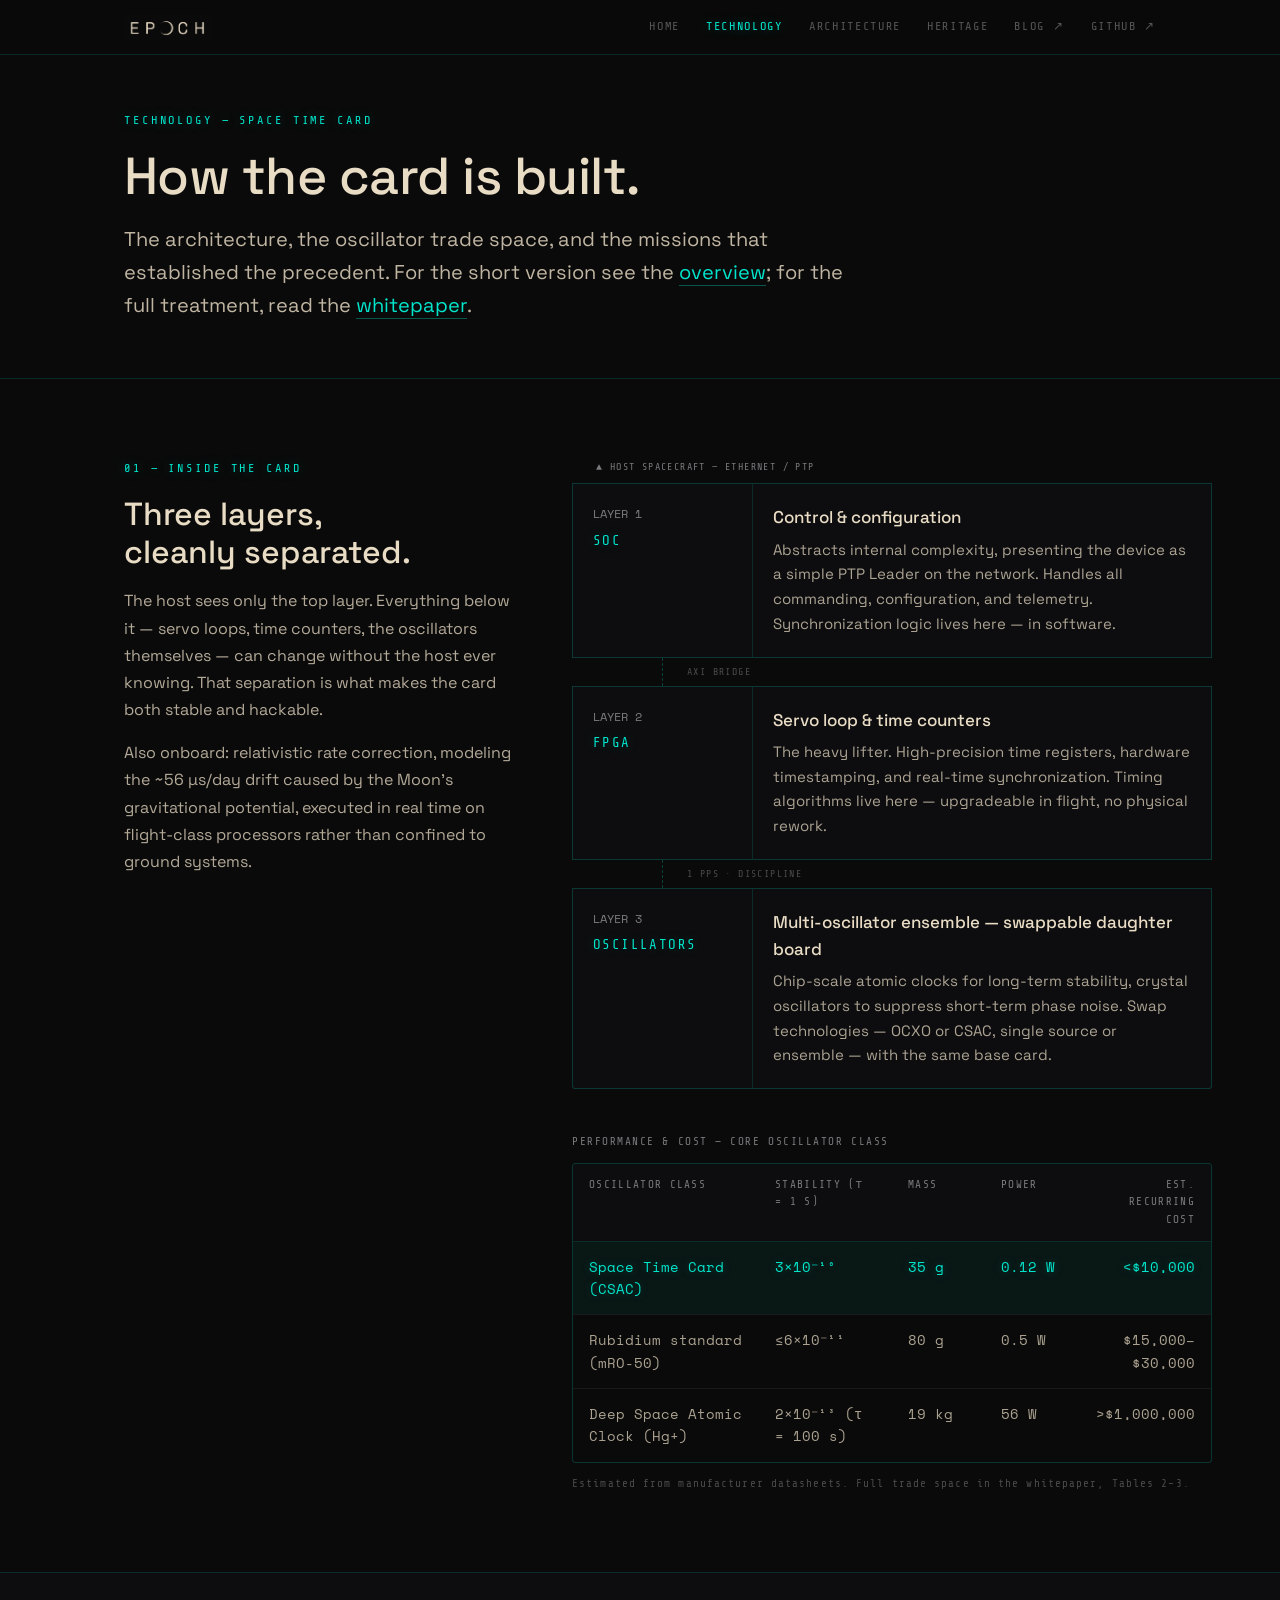
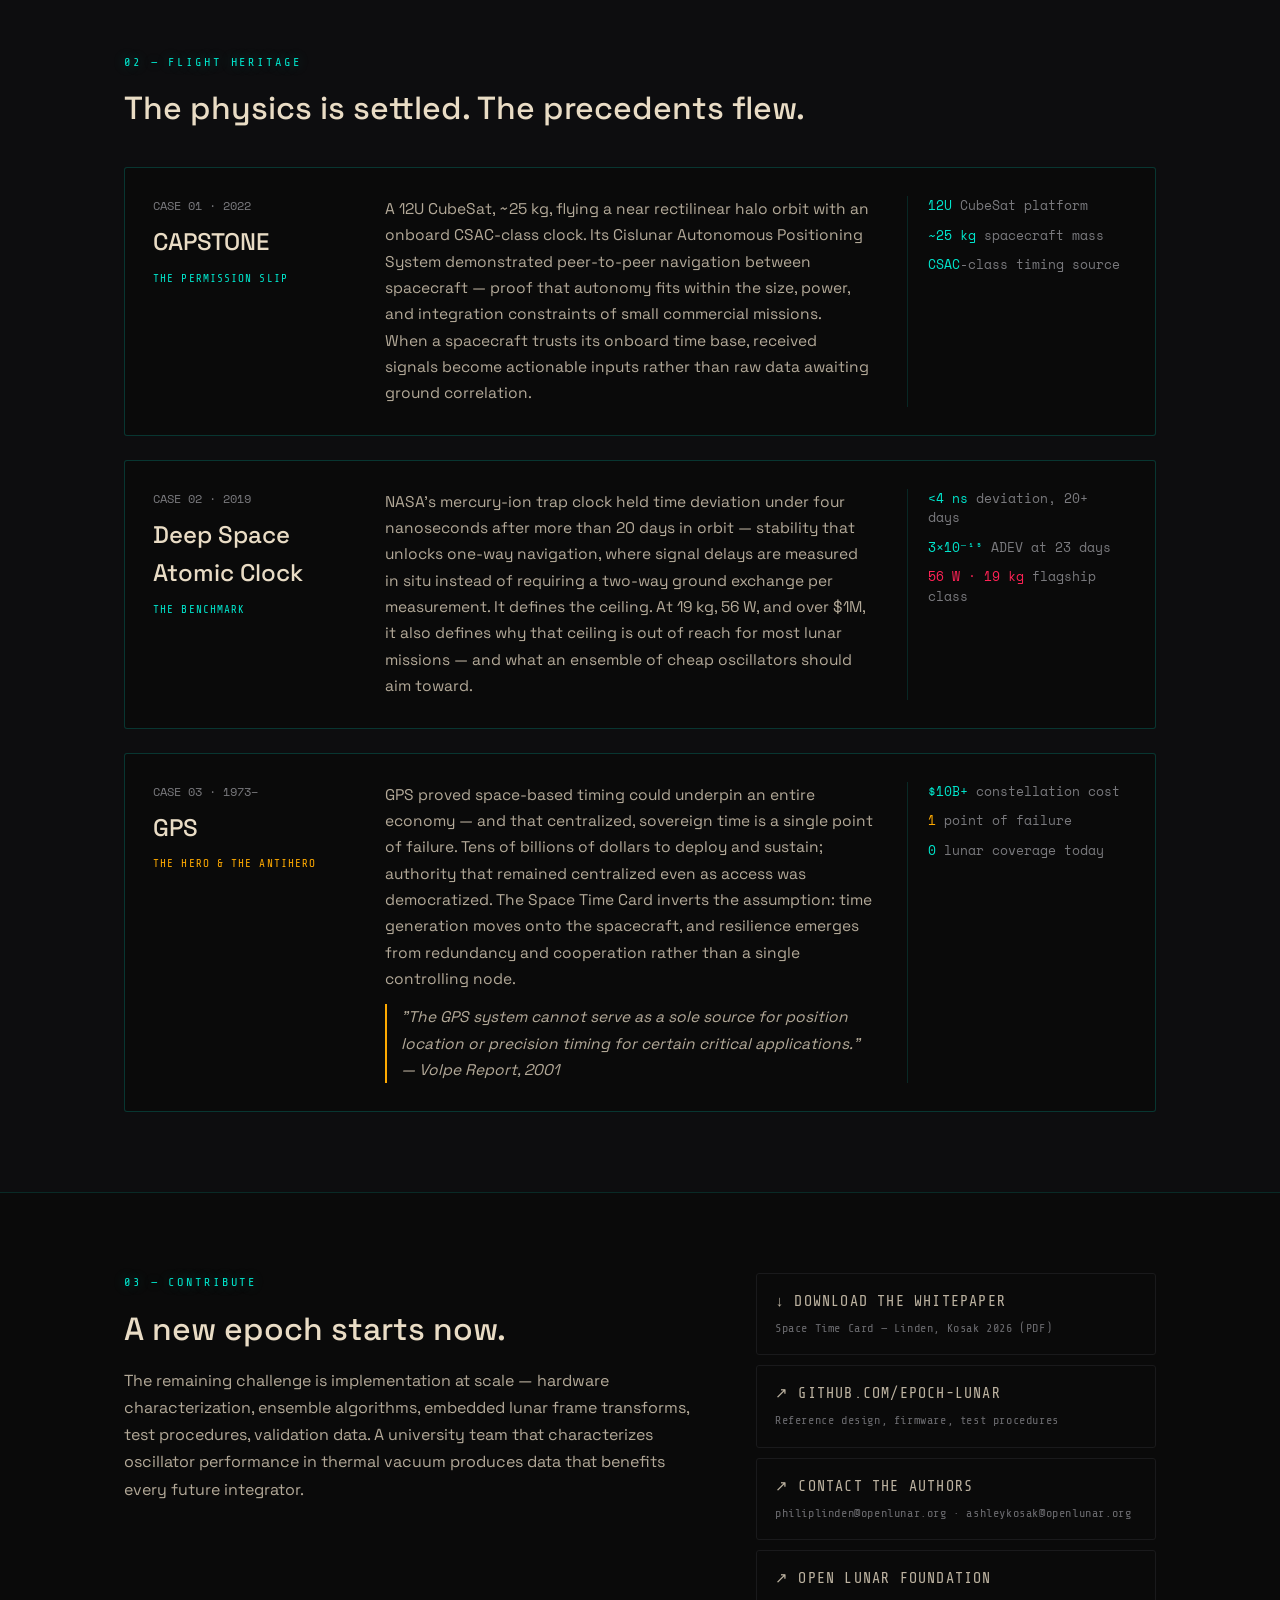
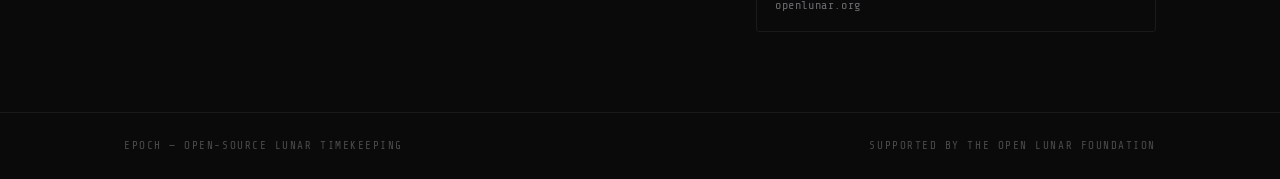
==== frontend/technology.html @ 33c8939a "BACKEND: remove backend for now" ====
<!doctype html>
<html lang="en">
    <head>
        <meta charset="UTF-8" />
        <meta name="viewport" content="width=device-width, initial-scale=1.0" />
        <title>Technology — EPOCH Space Time Card</title>
        <meta
            name="description"
            content="Space Time Card architecture, oscillator trade space, adoption modes, and flight heritage."
        />
        <meta property="og:title" content="Technology — EPOCH Space Time Card" />
        <meta
            property="og:description"
            content="Space Time Card architecture, oscillator trade space, and flight heritage."
        />
        <meta property="og:type" content="article" />
        <meta property="og:url" content="https://epochlunar.com/technology.html" />
        <meta property="og:image" content="https://epochlunar.com/social-card.png" />
        <meta name="twitter:card" content="summary_large_image" />
        <link rel="canonical" href="https://epochlunar.com/technology.html" />
        <link rel="icon" type="image/svg+xml" href="logo-o.svg" />
        <link rel="icon" type="image/png" href="mark.png" />

        <link rel="preconnect" href="https://fonts.googleapis.com" />
        <link rel="preconnect" href="https://fonts.gstatic.com" crossorigin />
        <link
            href="https://fonts.googleapis.com/css2?family=Share+Tech+Mono&family=Space+Grotesk:wght@300;400;500;600;700&family=Space+Mono:wght@400;700&display=swap"
            rel="stylesheet"
        />
        <link rel="stylesheet" href="ds.css" />
    </head>
    <body class="epoch">
        <!-- ============ HEADER ============ -->
        <header class="site-header">
            <div class="wrap">
                <a class="site-logo" href="index.html">
                    <img src="epoch_logo.png" alt="EPOCH" width="377" height="113" />
                </a>
                <nav class="site-nav">
                    <a href="index.html">Home</a>
                    <a href="technology.html" class="is-current">Technology</a>
                    <a href="#architecture">Architecture</a>
                    <a href="#heritage">Heritage</a>
                    <a href="https://epochlunar.substack.com" target="_blank" rel="noopener">Blog ↗</a>
                    <a href="https://github.com/epoch-lunar" target="_blank" rel="noopener">GitHub ↗</a>
                </nav>
            </div>
        </header>

        <main id="top">
            <!-- ============ INTRO ============ -->
            <section class="section-sm">
                <div class="wrap" style="display: flex; flex-direction: column; gap: 18px;">
                    <div class="eyebrow">Technology — Space Time Card</div>
                    <h1 class="h1">How the card is built.</h1>
                    <p class="lede">
                        The architecture, the oscillator trade space, and the missions that
                        established the precedent. For the short version see the
                        <a class="inline" href="index.html">overview</a>; for the full
                        treatment, read the
                        <a class="inline" href="space-time-card-whitepaper.pdf">whitepaper</a>.
                    </p>
                </div>
            </section>

            <!-- ============ INSIDE THE CARD ============ -->
            <section class="section section-rule" id="architecture">
                <div class="wrap split">
                    <div style="display: flex; flex-direction: column; gap: 16px;">
                        <div class="eyebrow">01 — Inside the card</div>
                        <h2 class="h2">Three layers, cleanly separated.</h2>
                        <p class="body">
                            The host sees only the top layer. Everything below it — servo loops,
                            time counters, the oscillators themselves — can change without the host
                            ever knowing. That separation is what makes the card both stable and
                            hackable.
                        </p>
                        <p class="body">
                            Also onboard: relativistic rate correction, modeling the ~56 µs/day
                            drift caused by the Moon's gravitational potential, executed in real
                            time on flight-class processors rather than confined to ground systems.
                        </p>
                    </div>

                    <div style="display: flex; flex-direction: column; gap: 44px;">
                        <!-- Layer stack -->
                        <div style="display: flex; flex-direction: column;">
                            <div class="stack-cap">▲ Host spacecraft — Ethernet / PTP</div>
                            <div class="layer">
                                <div class="layer-id">
                                    <span class="layer-id-num">LAYER 1</span>
                                    <span class="layer-id-name">SoC</span>
                                </div>
                                <div class="layer-body">
                                    <strong>Control &amp; configuration</strong>
                                    <span>
                                        Abstracts internal complexity, presenting the device as a
                                        simple PTP Leader on the network. Handles all commanding,
                                        configuration, and telemetry. Synchronization logic lives
                                        here — in software.
                                    </span>
                                </div>
                            </div>
                            <div class="layer-link">AXI bridge</div>
                            <div class="layer">
                                <div class="layer-id">
                                    <span class="layer-id-num">LAYER 2</span>
                                    <span class="layer-id-name">FPGA</span>
                                </div>
                                <div class="layer-body">
                                    <strong>Servo loop &amp; time counters</strong>
                                    <span>
                                        The heavy lifter. High-precision time registers, hardware
                                        timestamping, and real-time synchronization. Timing
                                        algorithms live here — upgradeable in flight, no physical
                                        rework.
                                    </span>
                                </div>
                            </div>
                            <div class="layer-link">1 PPS · discipline</div>
                            <div class="layer">
                                <div class="layer-id">
                                    <span class="layer-id-num">LAYER 3</span>
                                    <span class="layer-id-name">Oscillators</span>
                                </div>
                                <div class="layer-body">
                                    <strong>Multi-oscillator ensemble — swappable daughter board</strong>
                                    <span>
                                        Chip-scale atomic clocks for long-term stability, crystal
                                        oscillators to suppress short-term phase noise. Swap
                                        technologies — OCXO or CSAC, single source or ensemble —
                                        with the same base card.
                                    </span>
                                </div>
                            </div>
                        </div>

                        <!-- Trade space -->
                        <div style="display: flex; flex-direction: column; gap: 12px;">
                            <span class="instrument-label">Performance &amp; cost — core oscillator class</span>
                            <div class="table-wrap">
                                <div class="dtable">
                                    <div class="drow head">
                                        <span>Oscillator class</span>
                                        <span>Stability (τ = 1 s)</span>
                                        <span>Mass</span>
                                        <span>Power</span>
                                        <span>Est. recurring cost</span>
                                    </div>
                                    <div class="drow hi">
                                        <span>Space Time Card (CSAC)</span>
                                        <span>3×10⁻¹⁰</span>
                                        <span>35 g</span>
                                        <span>0.12 W</span>
                                        <span>&lt;$10,000</span>
                                    </div>
                                    <div class="drow">
                                        <span>Rubidium standard (mRO-50)</span>
                                        <span>≤6×10⁻¹¹</span>
                                        <span>80 g</span>
                                        <span>0.5 W</span>
                                        <span>$15,000–$30,000</span>
                                    </div>
                                    <div class="drow">
                                        <span>Deep Space Atomic Clock (Hg+)</span>
                                        <span>2×10⁻¹³ (τ = 100 s)</span>
                                        <span>19 kg</span>
                                        <span>56 W</span>
                                        <span>&gt;$1,000,000</span>
                                    </div>
                                </div>
                            </div>
                            <span class="caption">
                                Estimated from manufacturer datasheets. Full trade space in the
                                whitepaper, Tables 2–3.
                            </span>
                        </div>
                    </div>
                </div>
            </section>

            <!-- ============ FLIGHT HERITAGE ============ -->
            <section class="section section-rule section-fill" id="heritage">
                <div class="wrap" style="display: flex; flex-direction: column; gap: 40px;">
                    <div style="display: flex; flex-direction: column; gap: 16px; max-width: 860px;">
                        <div class="eyebrow">02 — Flight heritage</div>
                        <h2 class="h2">The physics is settled. The precedents flew.</h2>
                    </div>

                    <div style="display: flex; flex-direction: column; gap: 24px;">
                        <!-- CAPSTONE -->
                        <div class="case">
                            <div class="case-id">
                                <span class="case-meta">CASE 01 · 2022</span>
                                <span class="case-name">CAPSTONE</span>
                                <span class="case-sub">The permission slip</span>
                            </div>
                            <div class="case-body">
                                <p>
                                    A 12U CubeSat, ~25 kg, flying a near rectilinear halo orbit with
                                    an onboard CSAC-class clock. Its Cislunar Autonomous Positioning
                                    System demonstrated peer-to-peer navigation between spacecraft —
                                    proof that autonomy fits within the size, power, and integration
                                    constraints of small commercial missions. When a spacecraft
                                    trusts its onboard time base, received signals become actionable
                                    inputs rather than raw data awaiting ground correlation.
                                </p>
                            </div>
                            <div class="case-stats">
                                <span><b>12U</b> CubeSat platform</span>
                                <span><b>~25 kg</b> spacecraft mass</span>
                                <span><b>CSAC</b>-class timing source</span>
                            </div>
                        </div>

                        <!-- DSAC -->
                        <div class="case">
                            <div class="case-id">
                                <span class="case-meta">CASE 02 · 2019</span>
                                <span class="case-name">Deep Space Atomic Clock</span>
                                <span class="case-sub">The benchmark</span>
                            </div>
                            <div class="case-body">
                                <p>
                                    NASA's mercury-ion trap clock held time deviation under four
                                    nanoseconds after more than 20 days in orbit — stability that
                                    unlocks one-way navigation, where signal delays are measured in
                                    situ instead of requiring a two-way ground exchange per
                                    measurement. It defines the ceiling. At 19 kg, 56 W, and over
                                    $1M, it also defines why that ceiling is out of reach for most
                                    lunar missions — and what an ensemble of cheap oscillators
                                    should aim toward.
                                </p>
                            </div>
                            <div class="case-stats">
                                <span><b>&lt;4 ns</b> deviation, 20+ days</span>
                                <span><b>3×10⁻¹⁵</b> ADEV at 23 days</span>
                                <span><b class="warn">56 W · 19 kg</b> flagship class</span>
                            </div>
                        </div>

                        <!-- GPS -->
                        <div class="case">
                            <div class="case-id">
                                <span class="case-meta">CASE 03 · 1973–</span>
                                <span class="case-name">GPS</span>
                                <span class="case-sub amber">The hero &amp; the antihero</span>
                            </div>
                            <div class="case-body">
                                <p>
                                    GPS proved space-based timing could underpin an entire economy —
                                    and that centralized, sovereign time is a single point of
                                    failure. Tens of billions of dollars to deploy and sustain;
                                    authority that remained centralized even as access was
                                    democratized. The Space Time Card inverts the assumption: time
                                    generation moves onto the spacecraft, and resilience emerges
                                    from redundancy and cooperation rather than a single
                                    controlling node.
                                </p>
                                <p class="case-quote">
                                    "The GPS system cannot serve as a sole source for position
                                    location or precision timing for certain critical applications."
                                    — Volpe Report, 2001
                                </p>
                            </div>
                            <div class="case-stats">
                                <span><b>$10B+</b> constellation cost</span>
                                <span><b class="amber">1</b> point of failure</span>
                                <span><b>0</b> lunar coverage today</span>
                            </div>
                        </div>
                    </div>
                </div>
            </section>

            <!-- ============ CTA ============ -->
            <section class="section section-rule">
                <div class="wrap" style="display: grid; grid-template-columns: 1fr 400px; gap: 56px; align-items: start;" id="cta-grid">
                    <div style="display: flex; flex-direction: column; gap: 18px;">
                        <div class="eyebrow">03 — Contribute</div>
                        <h2 class="h2">A new epoch starts now.</h2>
                        <p class="body">
                            The remaining challenge is implementation at scale — hardware
                            characterization, ensemble algorithms, embedded lunar frame transforms,
                            test procedures, validation data. A university team that characterizes
                            oscillator performance in thermal vacuum produces data that benefits
                            every future integrator.
                        </p>
                    </div>
                    <div class="linkcards">
                        <a class="linkcard" href="space-time-card-whitepaper.pdf" download style="--accent-color: var(--vfd);">
                            <span class="linkcard-action">↓ Download the whitepaper</span>
                            <span class="linkcard-sub">Space Time Card — Linden, Kosak 2026 (PDF)</span>
                        </a>
                        <a class="linkcard" href="https://github.com/epoch-lunar" target="_blank" rel="noopener" style="--accent-color: var(--tai-green);">
                            <span class="linkcard-action">↗ github.com/epoch-lunar</span>
                            <span class="linkcard-sub">Reference design, firmware, test procedures</span>
                        </a>
                        <a class="linkcard" href="mailto:philiplinden@openlunar.org" style="--accent-color: var(--tcb-magenta);">
                            <span class="linkcard-action">↗ Contact the authors</span>
                            <span class="linkcard-sub">philiplinden@openlunar.org · ashleykosak@openlunar.org</span>
                        </a>
                        <a class="linkcard" href="https://openlunar.org" target="_blank" rel="noopener" style="--accent-color: var(--amber);">
                            <span class="linkcard-action">↗ Open Lunar Foundation</span>
                            <span class="linkcard-sub">openlunar.org</span>
                        </a>
                    </div>
                </div>
            </section>
        </main>

        <footer class="site-footer">
            <div class="wrap">
                <span>EPOCH — Open-source lunar timekeeping</span>
                <span>Supported by the <a href="https://openlunar.org" target="_blank" rel="noopener">Open Lunar Foundation</a></span>
            </div>
        </footer>

        <style>
            @media (max-width: 900px) {
                #cta-grid {
                    grid-template-columns: 1fr !important;
                    gap: 36px !important;
                }
            }
        </style>
    </body>
</html>
---- frontend/ds.css ----
/* ============================================================
   ds.css — EPOCH design system, web build.
   Ported from the Claude Design project
   "epoch-lunar-timekeeping-design-system-b9dfb7e1".

   Source of truth: docs/brand.md. Screen mode only (VFD/CRT
   phosphor on near-black). Fonts come from CDNs rather than the
   local .ttf bundle so the pages stay deployable on Pages.

   Used by: index.html (landing), technology.html (detail).
   Not used by: prototypes/ — those keep styles.css.

   Phosphor glow alphas are dialled to 85% of the design-system
   reference values; the originals bloomed too hard on real displays.
   ============================================================ */

/* ---- Segment fonts ---- */

/* ============================================================
   TOKENS — from tokens/colors.css + tokens/typography.css
   ============================================================ */
:root {
    /* structural */
    --bg: #0a0a0a;
    --surface: #0d0d0f;
    --housing: #1a1a1c;
    --cream: #e9dcc5;
    --dim: #555558;

    /* VFD hero accent */
    --vfd: #00e5cc;
    --vfd-dim: #00251f;
    --vfd-ghost: rgba(0, 229, 204, 0.1);
    --vfd-glow-inner: rgba(0, 229, 204, 0.34);
    --vfd-glow-outer: rgba(0, 229, 204, 0.128);
    --vfd-border: rgba(0, 229, 204, 0.2);
    --vfd-hairline: rgba(0, 229, 204, 0.14);

    /* status hierarchy */
    --amber: #ffaa00;
    --warning: #ff2255;
    --tai-green: #33ff66;
    --tcb-magenta: #cc66ff;

    /* type stacks */
    --font-ui: "Share Tech Mono", monospace;
    --font-body: "Space Grotesk", sans-serif;
    --font-data: "Space Mono", monospace;

    /* geometry */
    --radius-sm: 1px;
    --radius-md: 2px;
    --radius-lg: 3px;
    --radius-xl: 6px;
    --page-max: 1080px;
}

/* ============================================================
   BASE
   ============================================================ */
*,
*::before,
*::after {
    box-sizing: border-box;
    margin: 0;
    padding: 0;
}

html {
    scroll-behavior: smooth;
    /* offset for the sticky header when jumping to an anchor */
    scroll-padding-top: 72px;
}

body.epoch {
    background: var(--bg);
    color: var(--cream);
    font-family: var(--font-body);
    font-size: 16px;
    line-height: 1.6;
    -webkit-font-smoothing: antialiased;
    animation: epoch-screen-on 0.8s ease-out;
}

@keyframes epoch-screen-on {
    0% { opacity: 0; }
    20% { opacity: 0.8; }
    35% { opacity: 0.3; }
    55% { opacity: 0.9; }
    70% { opacity: 0.5; }
    100% { opacity: 1; }
}

@media (prefers-reduced-motion: reduce) {
    * {
        animation: none !important;
        scroll-behavior: auto;
    }
}

/* ============================================================
   LAYOUT
   ============================================================ */
.wrap {
    max-width: var(--page-max);
    margin: 0 auto;
    padding-left: 24px;
    padding-right: 24px;
    width: 100%;
}

.section {
    padding: 80px 0;
}
.section-sm {
    padding: 56px 0;
}
.section-rule {
    border-top: 1px solid var(--vfd-hairline);
}
.section-fill {
    background: var(--surface);
}

@media (max-width: 640px) {
    .section {
        padding: 52px 0;
    }
    .section-sm {
        padding: 40px 0;
    }
}

/* Two-column section: heading left, content right.
   Left column is 400px, not 320 — a 32px heading in a 320px column
   wraps three or four times and reads as a stack of fragments. */
.split {
    display: grid;
    grid-template-columns: 400px 1fr;
    gap: 48px;
    align-items: start;
}
@media (max-width: 1040px) {
    .split {
        grid-template-columns: 340px 1fr;
        gap: 40px;
    }
}
@media (max-width: 900px) {
    .split {
        grid-template-columns: 1fr;
        gap: 28px;
    }
}

/* ============================================================
   HEADER / NAV
   ============================================================ */
.site-header {
    position: sticky;
    top: 0;
    z-index: 50;
    background: rgba(10, 10, 10, 0.94);
    border-bottom: 1px solid var(--vfd-hairline);
    backdrop-filter: blur(6px);
}
.site-header .wrap {
    display: flex;
    align-items: center;
    justify-content: space-between;
    gap: 24px;
    padding-top: 14px;
    padding-bottom: 14px;
}
.site-logo {
    display: flex;
    align-items: center;
    text-decoration: none;
    flex-shrink: 0;
}
.site-logo img {
    /* Source is 377×113. Without width:auto the HTML width attribute wins and
       the mark stretches to full natural width at 26px tall. */
    height: 26px;
    width: auto;
    display: block;
}
.site-nav {
    display: flex;
    align-items: center;
    flex-wrap: wrap;
    gap: 26px;
    font-family: var(--font-ui);
    font-size: 12px;
    letter-spacing: 0.14em;
    text-transform: uppercase;
}
.site-nav a {
    color: var(--dim);
    text-decoration: none;
    transition: color 0.15s ease-out, text-shadow 0.15s ease-out;
}
.site-nav a:hover {
    color: var(--vfd);
    text-shadow: 0 0 12px rgba(0, 229, 204, 0.34);
}
.site-nav a.is-current {
    color: var(--vfd);
    text-shadow: 0 0 12px rgba(0, 229, 204, 0.34);
}
@media (max-width: 760px) {
    .site-header .wrap {
        flex-direction: column;
        align-items: flex-start;
        gap: 12px;
    }
    .site-nav {
        gap: 18px;
        font-size: 11px;
    }
}

/* ============================================================
   TYPE
   ============================================================ */
.eyebrow {
    font-family: var(--font-ui);
    font-size: 12px;
    letter-spacing: 0.24em;
    text-transform: uppercase;
    color: var(--vfd);
    text-shadow: 0 0 12px rgba(0, 229, 204, 0.34);
}

/* Headings use text-wrap: balance, not pretty. `pretty` is the prose
   algorithm — it only trims a last-line orphan and gives up on short
   blocks, which is how "flew." ended up alone. `balance` evens every
   line of a short block, so a two-line heading splits near the middle. */
.h1 {
    font-family: var(--font-body);
    font-weight: 500;
    font-size: clamp(36px, 5.4vw, 52px);
    line-height: 1.1;
    letter-spacing: -0.01em;
    color: var(--cream);
    text-wrap: pretty; /* fallback — kept by engines that don't parse `balance` */
    text-wrap: balance;
}

.h2 {
    font-family: var(--font-body);
    font-weight: 500;
    font-size: clamp(26px, 3.4vw, 32px);
    line-height: 1.2;
    color: var(--cream);
    text-wrap: pretty; /* fallback — kept by engines that don't parse `balance` */
    text-wrap: balance;
}

.lede {
    font-size: clamp(17px, 2vw, 20px);
    line-height: 1.65;
    color: rgba(233, 220, 197, 0.82);
    max-width: 56ch;
    text-wrap: pretty;
}

.body {
    font-size: 16px;
    line-height: 1.7;
    color: rgba(233, 220, 197, 0.76);
    max-width: 68ch;
    text-wrap: pretty;
}

.caption {
    font-family: var(--font-ui);
    font-size: 11px;
    letter-spacing: 0.1em;
    color: #4a4a4c;
}

a.inline {
    color: var(--vfd);
    text-decoration: none;
    border-bottom: 1px solid rgba(0, 229, 204, 0.35);
}
a.inline:hover {
    text-shadow: 0 0 10px rgba(0, 229, 204, 0.383);
    border-bottom-color: var(--vfd);
}

/* ============================================================
   BUTTONS
   ============================================================ */
.btn-row {
    display: flex;
    gap: 12px;
    flex-wrap: wrap;
}
.btn {
    display: inline-flex;
    align-items: center;
    justify-content: center;
    font-family: var(--font-ui);
    font-size: 14px;
    letter-spacing: 0.1em;
    text-transform: uppercase;
    text-decoration: none;
    padding: 14px 24px;
    border-radius: var(--radius-md);
    border: 1px solid var(--housing);
    background: transparent;
    color: rgba(233, 220, 197, 0.72);
    transition: all 0.15s ease-out;
}
.btn:hover {
    color: var(--vfd);
    border-color: var(--vfd);
    box-shadow: inset 0 0 16px rgba(0, 229, 204, 0.102);
}
.btn-primary {
    color: #0a0a0a;
    background: var(--vfd);
    border-color: var(--vfd);
    box-shadow: 0 0 16px rgba(0, 229, 204, 0.297);
}
.btn-primary:hover {
    color: #0a0a0a;
    background: var(--vfd);
    box-shadow: 0 0 28px rgba(0, 229, 204, 0.468);
}
@media (max-width: 480px) {
    .btn {
        width: 100%;
    }
}

/* ============================================================
   SPEC STRIP
   ============================================================ */
.spec-strip {
    display: grid;
    grid-template-columns: repeat(4, 1fr);
    gap: 32px;
    padding-top: 36px;
    padding-bottom: 36px;
}
@media (max-width: 900px) {
    .spec-strip {
        grid-template-columns: repeat(2, 1fr);
        gap: 26px;
    }
}
.spec {
    display: flex;
    flex-direction: column;
    gap: 8px;
}
.spec-val {
    font-family: var(--font-data);
    font-weight: 700;
    font-size: clamp(26px, 3.4vw, 32px);
    line-height: 1;
    color: var(--vfd);
    text-shadow: 0 0 12px rgba(0, 229, 204, 0.297);
}
.spec-label {
    font-family: var(--font-ui);
    font-size: 12px;
    letter-spacing: 0.1em;
    line-height: 1.6;
    text-transform: uppercase;
    color: #7a7a7e;
}

/* ============================================================
   PANEL CARDS
   ============================================================ */
.card-grid {
    display: grid;
    gap: 20px;
}
.card-grid-2 {
    grid-template-columns: 1fr 1fr;
}
.card-grid-3 {
    grid-template-columns: repeat(3, 1fr);
}
@media (max-width: 820px) {
    .card-grid-2,
    .card-grid-3 {
        grid-template-columns: 1fr;
    }
}
.card {
    border: 1px solid var(--vfd-border);
    border-radius: var(--radius-lg);
    background: var(--bg);
    padding: 22px;
    display: flex;
    flex-direction: column;
    gap: 10px;
}
.card-tag {
    font-family: var(--font-ui);
    font-size: 12px;
    letter-spacing: 0.14em;
    text-transform: uppercase;
    color: var(--vfd);
}
.card-num {
    font-family: var(--font-data);
    font-size: 13px;
    color: #7a7a7e;
}
.card-title-accent {
    font-family: var(--font-body);
    font-weight: 500;
    font-size: 22px;
    color: var(--vfd);
    text-shadow: 0 0 12px rgba(0, 229, 204, 0.255);
}
.card p {
    font-size: 15.5px;
    line-height: 1.7;
    color: rgba(233, 220, 197, 0.76);
}
.card-foot {
    font-family: var(--font-ui);
    font-size: 11px;
    letter-spacing: 0.1em;
    text-transform: uppercase;
    color: #7a7a7e;
    margin-top: auto;
    padding-top: 6px;
}

/* ============================================================
   SMALL CAPS LABEL — used for panel captions on both pages
   ============================================================ */
.instrument-label {
    font-family: var(--font-ui);
    font-size: 11px;
    letter-spacing: 0.14em;
    text-transform: uppercase;
    color: #7a7a7e;
}
/* ============================================================
   LAYER STACK
   ============================================================ */
.stack-cap {
    font-family: var(--font-ui);
    font-size: 10px;
    letter-spacing: 0.14em;
    text-transform: uppercase;
    color: #7a7a7e;
    padding: 0 0 8px 24px;
}
.layer {
    display: grid;
    grid-template-columns: 180px 1fr;
    border: 1px solid var(--vfd-border);
    background: var(--surface);
}
.layer:first-of-type {
    border-radius: var(--radius-lg) var(--radius-lg) 0 0;
}
.layer:last-of-type {
    border-radius: 0 0 var(--radius-lg) var(--radius-lg);
}
.layer-id {
    display: flex;
    flex-direction: column;
    gap: 6px;
    padding: 20px;
    border-right: 1px solid var(--vfd-hairline);
}
.layer-id-num {
    font-family: var(--font-data);
    font-size: 12px;
    color: #7a7a7e;
}
.layer-id-name {
    font-family: var(--font-ui);
    font-size: 14px;
    letter-spacing: 0.1em;
    text-transform: uppercase;
    color: var(--vfd);
    text-shadow: 0 0 12px rgba(0, 229, 204, 0.255);
}
.layer-body {
    padding: 20px;
    display: flex;
    flex-direction: column;
    gap: 6px;
}
.layer-body strong {
    font-family: var(--font-body);
    font-weight: 500;
    font-size: 17px;
    color: var(--cream);
}
.layer-body span {
    font-size: 15px;
    line-height: 1.65;
    color: rgba(233, 220, 197, 0.72);
}
.layer-link {
    display: flex;
    align-items: center;
    padding: 6px 0 6px 24px;
    margin-left: 90px;
    border-left: 1px dashed rgba(0, 229, 204, 0.25);
    font-family: var(--font-ui);
    font-size: 10px;
    letter-spacing: 0.14em;
    text-transform: uppercase;
    color: #4a4a4c;
}
@media (max-width: 620px) {
    .layer {
        grid-template-columns: 1fr;
    }
    .layer-id {
        flex-direction: row;
        align-items: baseline;
        gap: 12px;
        border-right: none;
        border-bottom: 1px solid var(--vfd-hairline);
    }
    .layer-link {
        margin-left: 28px;
    }
}

/* ============================================================
   DATA TABLE
   ============================================================ */
.table-wrap {
    overflow-x: auto;
}
.dtable {
    border: 1px solid var(--vfd-border);
    border-radius: var(--radius-lg);
    overflow: hidden;
    min-width: 640px;
}
.drow {
    display: grid;
    grid-template-columns: 1.4fr 1fr 0.7fr 0.7fr 1fr;
    border-bottom: 1px solid var(--housing);
}
.drow:last-child {
    border-bottom: none;
}
.drow > span {
    padding: 14px 16px;
    font-family: var(--font-data);
    font-size: 14px;
    color: rgba(233, 220, 197, 0.72);
}
.drow > span:last-child {
    text-align: right;
}
.drow.head {
    background: var(--surface);
    border-bottom: 1px solid var(--vfd-hairline);
}
.drow.head > span {
    font-family: var(--font-ui);
    font-size: 11px;
    letter-spacing: 0.12em;
    text-transform: uppercase;
    color: #7a7a7e;
    padding: 12px 16px;
}
.drow.hi {
    background: rgba(0, 229, 204, 0.06);
}
.drow.hi > span {
    color: var(--vfd);
    text-shadow: 0 0 10px rgba(0, 229, 204, 0.255);
}

/* ============================================================
   CASE STUDIES
   ============================================================ */
.case {
    display: grid;
    grid-template-columns: 200px 1fr 220px;
    gap: 32px;
    border: 1px solid var(--vfd-border);
    border-radius: var(--radius-lg);
    background: var(--bg);
    padding: 28px;
}
@media (max-width: 900px) {
    .case {
        grid-template-columns: 1fr;
        gap: 18px;
    }
}
.case-id {
    display: flex;
    flex-direction: column;
    gap: 8px;
}
.case-meta {
    font-family: var(--font-data);
    font-size: 12px;
    color: #7a7a7e;
}
.case-name {
    font-family: var(--font-body);
    font-weight: 500;
    font-size: 24px;
    color: var(--cream);
}
.case-sub {
    font-family: var(--font-ui);
    font-size: 11px;
    letter-spacing: 0.1em;
    text-transform: uppercase;
    color: var(--vfd);
}
.case-sub.amber {
    color: var(--amber);
}
.case-body p {
    font-size: 15.5px;
    line-height: 1.7;
    color: rgba(233, 220, 197, 0.76);
    text-wrap: pretty;
}
.case-quote {
    font-size: 14.5px;
    line-height: 1.65;
    color: #8a8a8e;
    border-left: 2px solid var(--amber);
    padding-left: 14px;
    font-style: italic;
    margin-top: 12px;
}
.case-stats {
    display: flex;
    flex-direction: column;
    gap: 10px;
    border-left: 1px solid var(--vfd-hairline);
    padding-left: 20px;
    font-family: var(--font-data);
    font-size: 13px;
    line-height: 1.5;
    color: #7a7a7e;
}
@media (max-width: 900px) {
    .case-stats {
        flex-direction: row;
        flex-wrap: wrap;
        gap: 18px;
        border-left: none;
        border-top: 1px solid var(--vfd-hairline);
        padding-left: 0;
        padding-top: 14px;
    }
}
.case-stats b {
    font-weight: 400;
    color: var(--vfd);
}
.case-stats b.amber {
    color: var(--amber);
}
.case-stats b.warn {
    color: var(--warning);
}

/* ============================================================
   LINK CARDS
   ============================================================ */
.linkcards {
    display: flex;
    flex-direction: column;
    gap: 10px;
}
.linkcard {
    display: flex;
    flex-direction: column;
    gap: 5px;
    border: 1px solid var(--housing);
    border-radius: var(--radius-lg);
    background: var(--bg);
    padding: 16px 18px;
    text-decoration: none;
    transition: all 0.15s ease-out;
}
.linkcard-action {
    font-family: var(--font-ui);
    font-size: 15px;
    letter-spacing: 0.08em;
    text-transform: uppercase;
    color: rgba(233, 220, 197, 0.8);
}
.linkcard-sub {
    font-family: var(--font-ui);
    font-size: 12px;
    letter-spacing: 0.05em;
    color: #6a6a6e;
}
.linkcard:hover {
    border-color: var(--accent-color, var(--vfd));
    box-shadow: inset 0 0 20px rgba(0, 229, 204, 0.068);
}
.linkcard:hover .linkcard-action {
    color: var(--accent-color, var(--vfd));
    text-shadow: 0 0 10px currentColor;
}

/* ============================================================
   SUBSTACK
   ============================================================ */
.subscribe {
    border: 1px solid var(--vfd-border);
    border-radius: var(--radius-lg);
    background: var(--surface);
    padding: 22px;
    display: flex;
    flex-direction: column;
    gap: 12px;
}
.subscribe-embed {
    border: 1px solid var(--housing);
    border-radius: var(--radius-md);
    background: var(--bg);
    overflow: hidden;
}
.subscribe-embed iframe {
    display: block;
    width: 100%;
    border: none;
    filter: brightness(0.9) saturate(0.75);
}

/* ============================================================
   FOOTER
   ============================================================ */
.site-footer {
    border-top: 1px solid var(--housing);
}
.site-footer .wrap {
    display: flex;
    align-items: center;
    justify-content: space-between;
    flex-wrap: wrap;
    gap: 16px;
    padding-top: 24px;
    padding-bottom: 24px;
    font-family: var(--font-ui);
    font-size: 11px;
    letter-spacing: 0.14em;
    text-transform: uppercase;
    color: #4a4a4c;
}
.site-footer a {
    color: #4a4a4c;
    text-decoration: none;
}
.site-footer a:hover {
    color: var(--vfd);
}
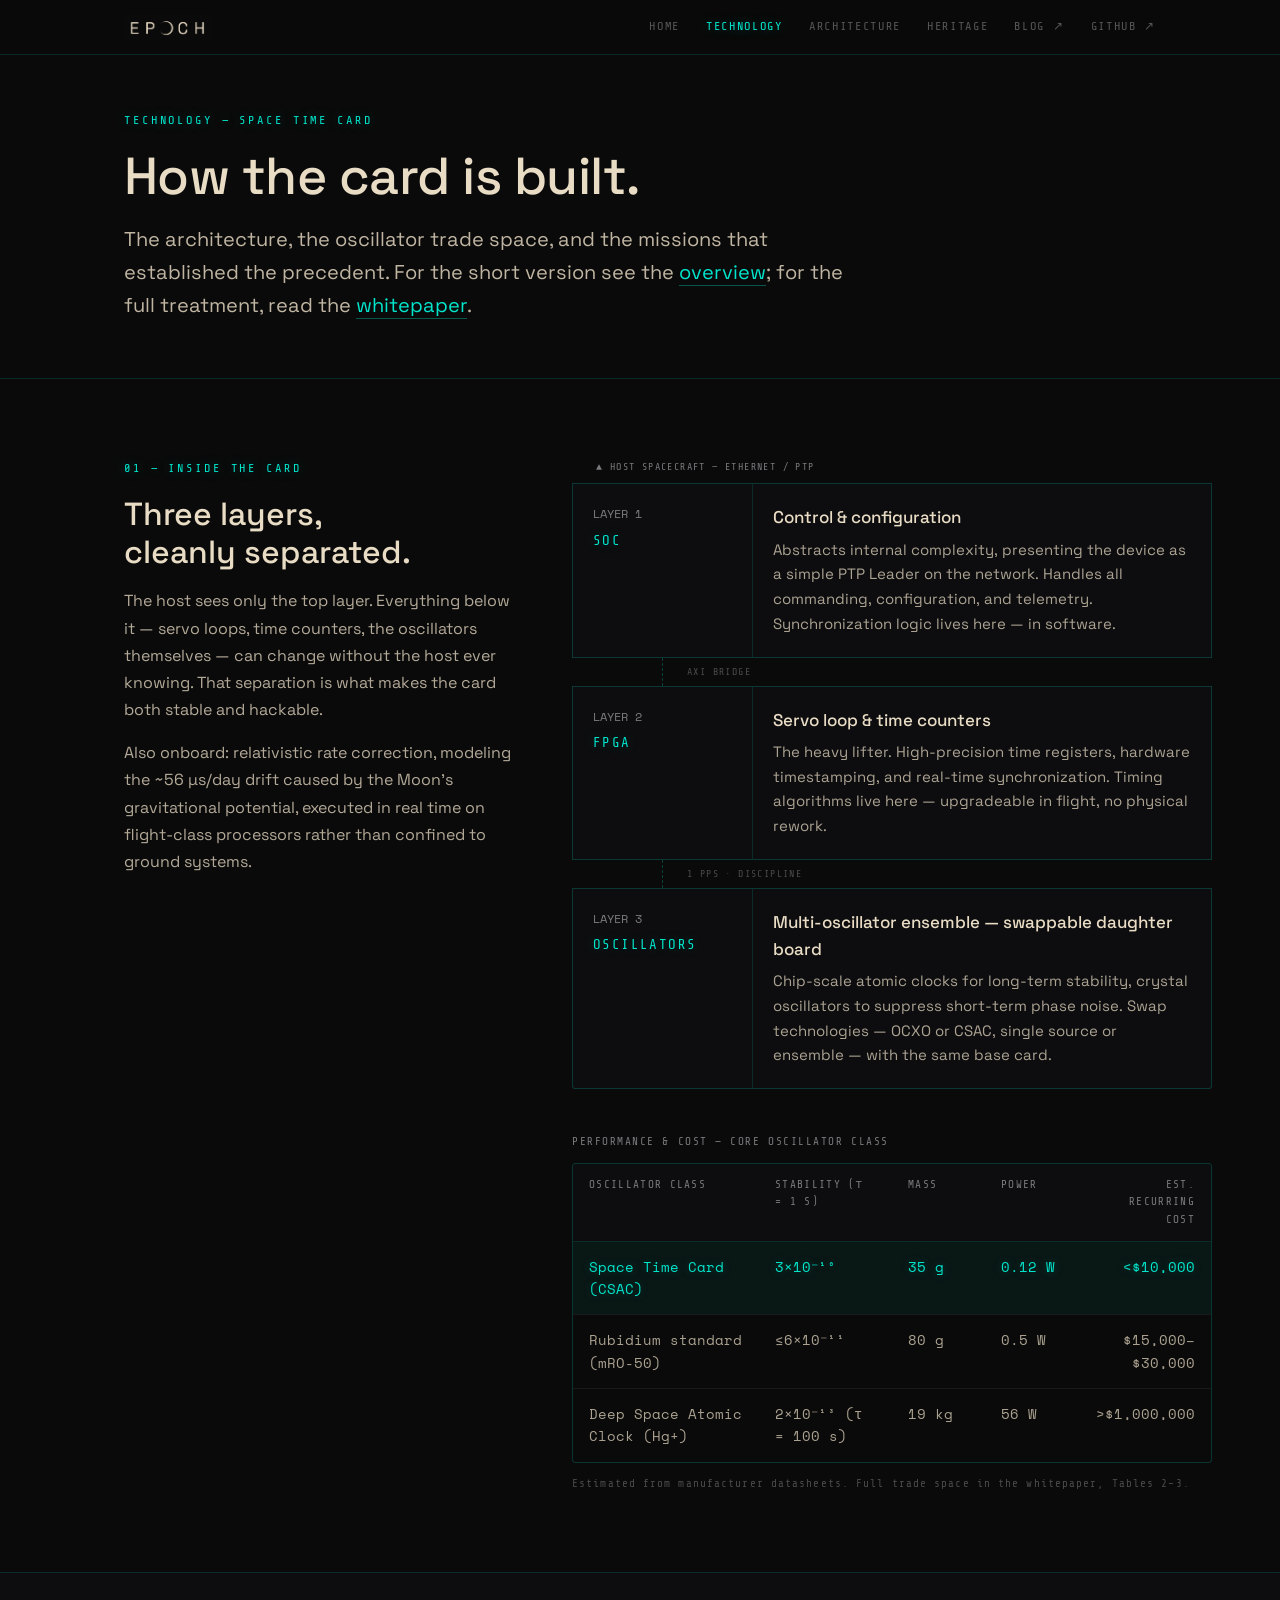
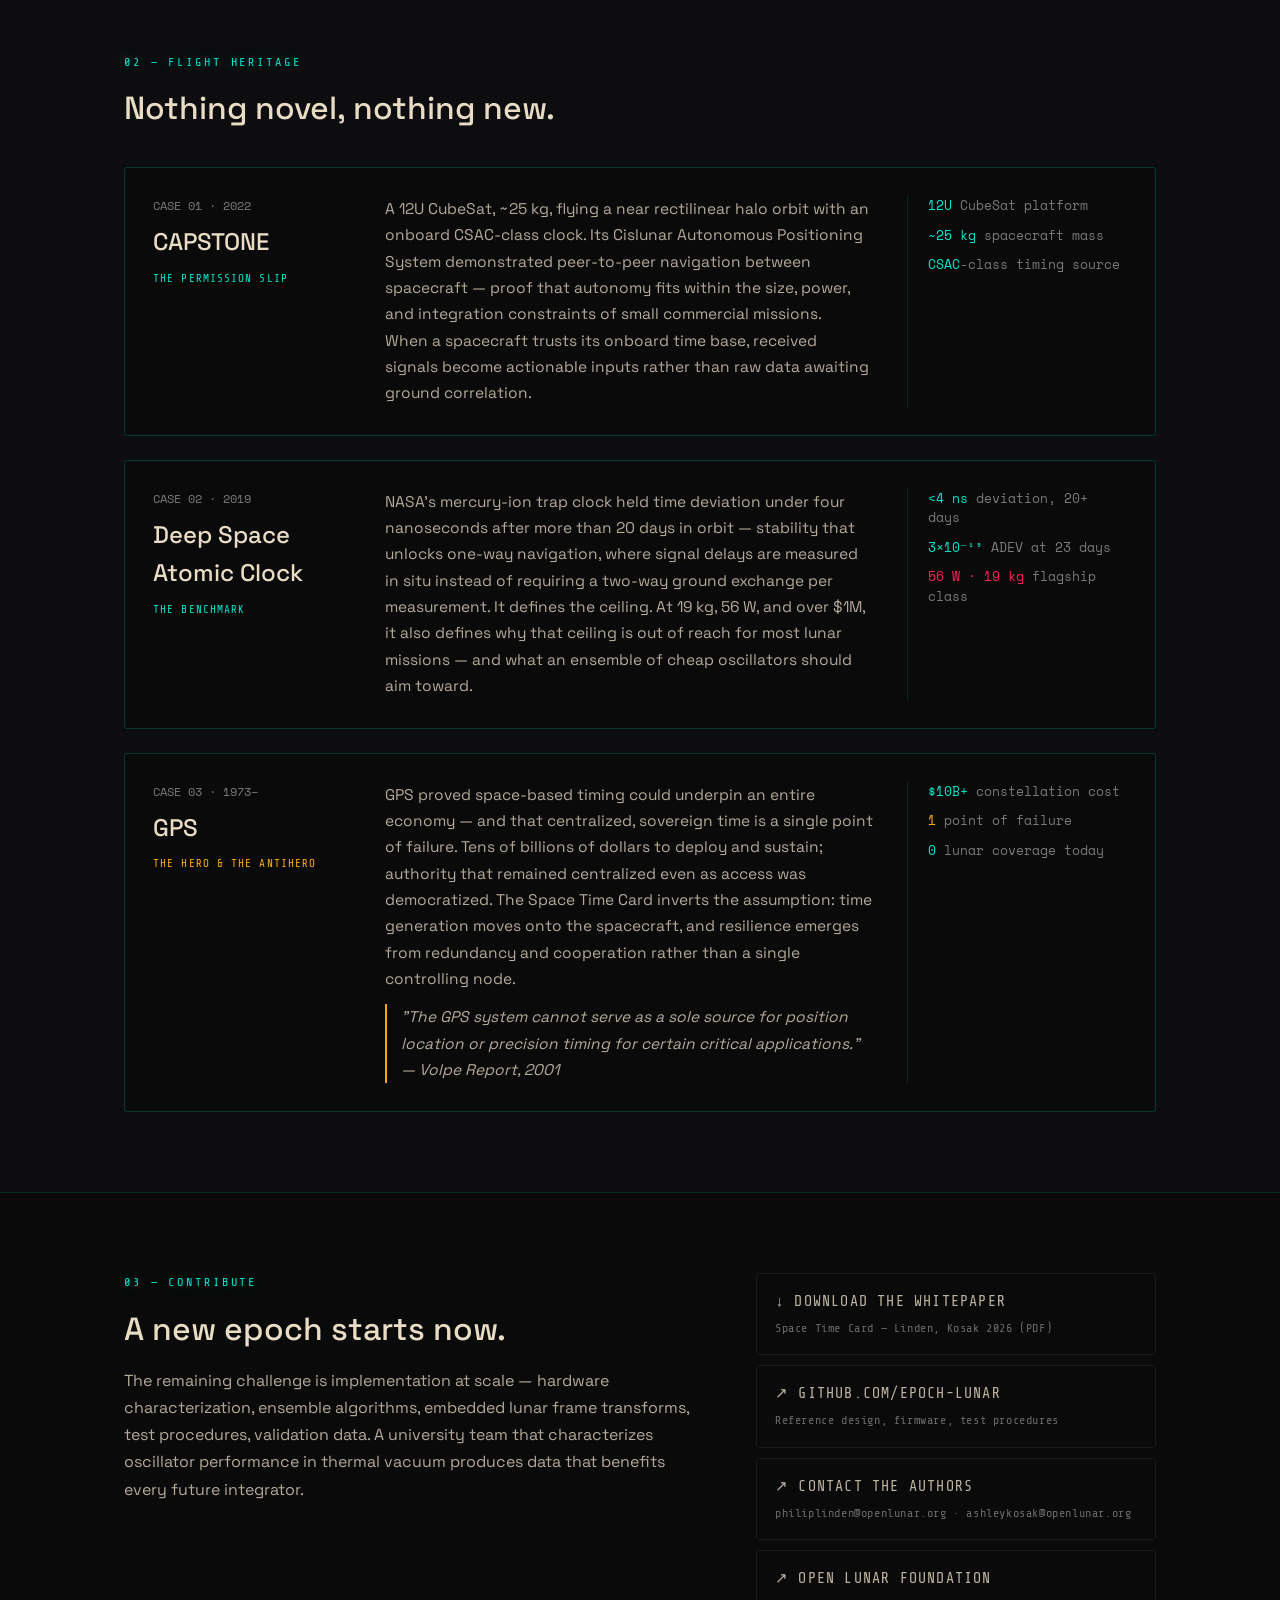
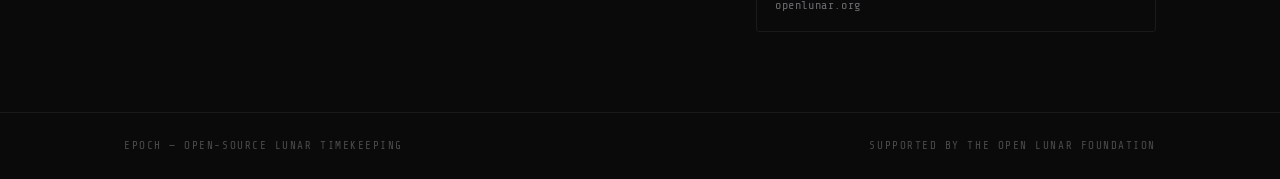
==== commit 3fb4a514: "text: quick edit" ====
--- a/frontend/technology.html
+++ b/frontend/technology.html
@@ -184,7 +184,7 @@
                 <div class="wrap" style="display: flex; flex-direction: column; gap: 40px;">
                     <div style="display: flex; flex-direction: column; gap: 16px; max-width: 860px;">
                         <div class="eyebrow">02 — Flight heritage</div>
-                        <h2 class="h2">The physics is settled. The precedents flew.</h2>
+                        <h2 class="h2">Nothing novel, nothing new.</h2>
                     </div>
 
                     <div style="display: flex; flex-direction: column; gap: 24px;">
